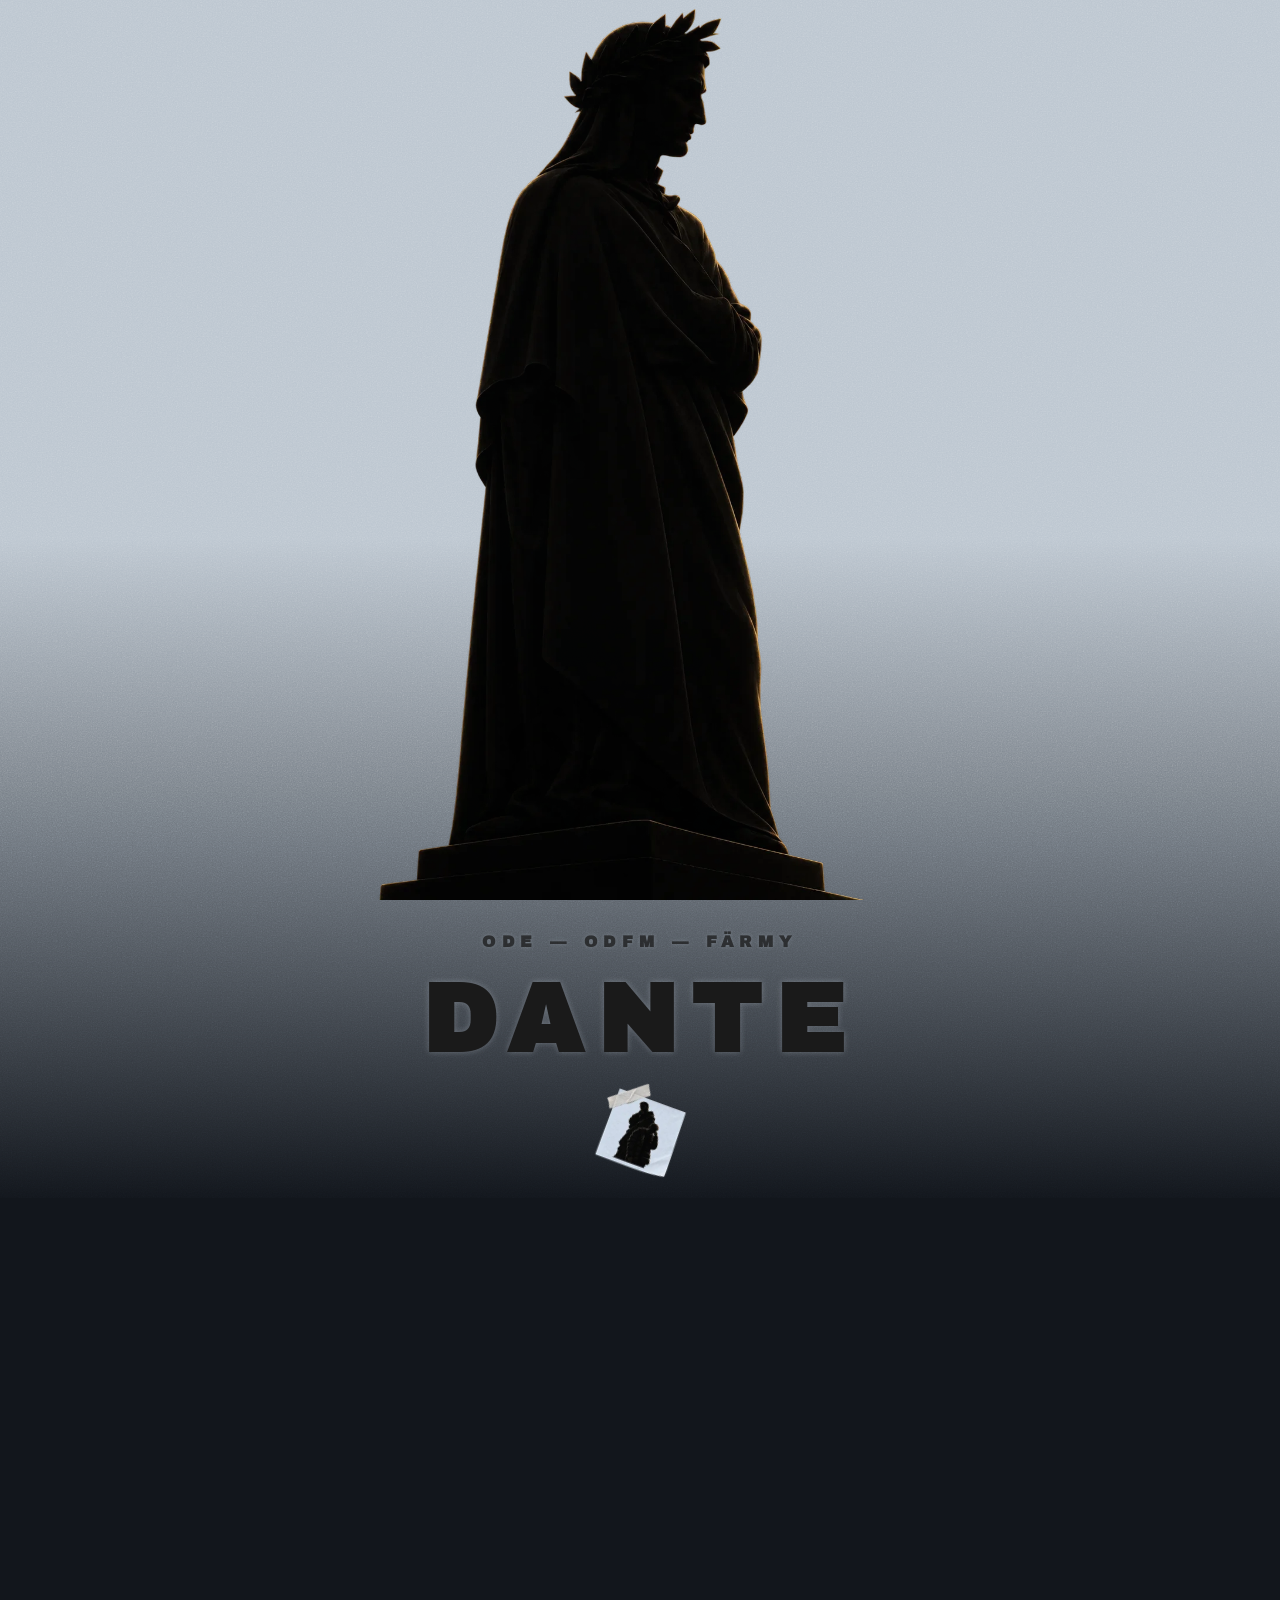
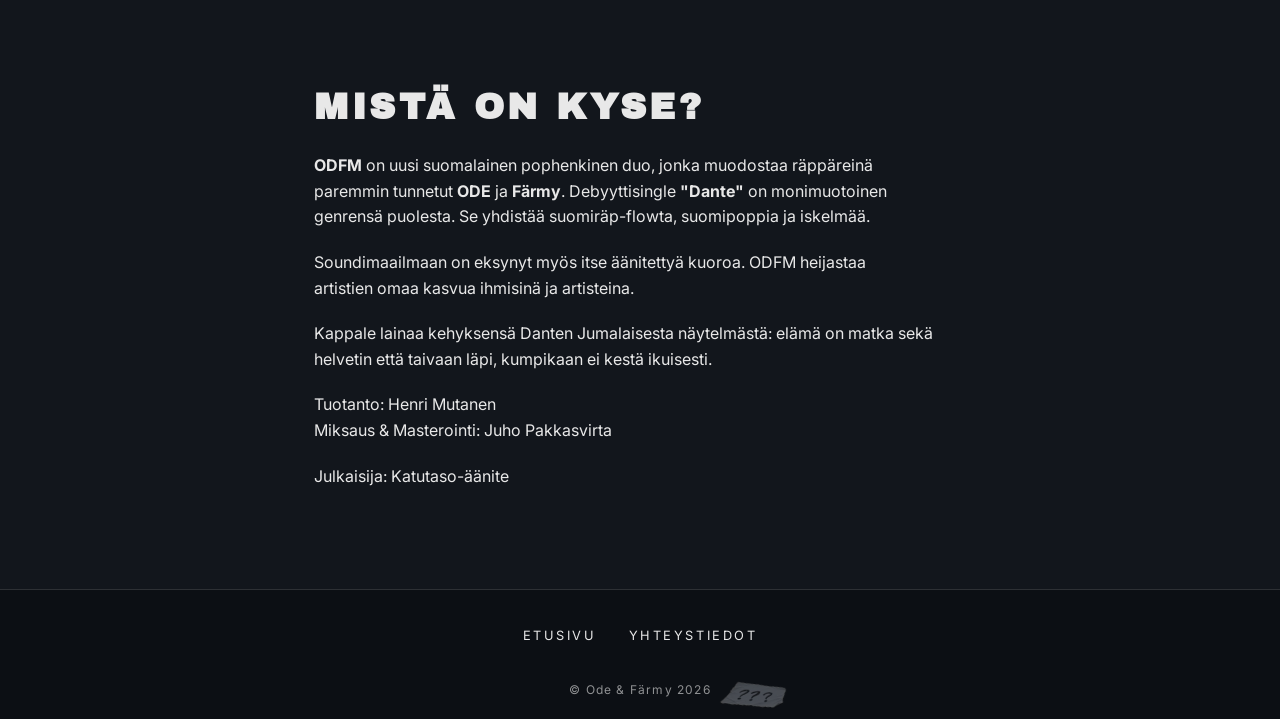
==== pages/etusivu.html @ a1069360 "uusi og image" ====
<!DOCTYPE html>
<html lang="fi">

<head>
    <meta charset="UTF-8">
    <meta name="viewport" content="width=device-width, initial-scale=1.0">
    <title>ODFM - Dante</title>
    <meta name="robots" content="noindex">
    <link rel="preconnect" href="https://fonts.googleapis.com">
    <link rel="preconnect" href="https://fonts.gstatic.com" crossorigin>
    <link href="https://fonts.googleapis.com/css2?family=Archivo+Black&family=Inter:wght@400;600&display=swap"
        rel="stylesheet">
    <link rel="stylesheet" href="../css/style.css">
    <link rel="icon" href="../images/odfm-favicon.png" media="(prefers-color-scheme: light)">
    <link rel="icon" href="../images/odfm-favicon-dark.png" media="(prefers-color-scheme: dark)">
    <meta property="og:title" content="Ode &amp; Färmy - ODFM - Dante">
    <meta property="og:image" content="https://odfm.fi/images/odfm-og.jpg">
    <meta property="og:image:alt" content="Patsaan tumma siluetti vaaleaa taivasta vasten, päällä teksti DANTE">
    <meta property="og:url" content="https://odfm.fi/pages/etusivu.html">
    <meta property="og:type" content="website">
    <meta property="og:locale" content="fi_FI">
    <meta property="og:image:width" content="1200">
    <meta property="og:image:height" content="630">
    <meta name="description" content="Oden &amp; Färmyn ODFM-yhtyeen virallinen sivusto - Kuuntele kappale ”Dante”">
    <meta property="og:description"
        content="Oden &amp; Färmyn ODFM-yhtyeen virallinen sivusto - Kuuntele kappale ”Dante”">
</head>

<body>
    <a class="ohita-linkki" href="#sisalto">Siirry sisältöön</a>

    <header class="hero">
        <nav class="hero-nav" aria-label="Pikalinkit">
            <a href="yhteystiedot.html">
                <img src="../images/muistilappu.webp" alt="Yhteystiedot" width="200" height="200">
            </a>
        </nav>

        <img class="hero-kuva" src="../images/patsas.webp" alt="" width="941" height="1534">

        <h1 class="hero-otsikko">
            <span class="hero-yhtye">Ode &mdash; ODFM &mdash; Färmy</span>
            <span class="hero-kappale">Dante</span>
        </h1>
    </header>

    <main id="sisalto">
        <section class="soitin" aria-labelledby="soitin-otsikko">
            <h2 id="soitin-otsikko" class="vain-ruudunlukijalle">Kuuntele:</h2>
            <iframe class="spotify-upotus" src="https://open.spotify.com/embed/track/4qbHJnIQYK1YBm7O56vBlM"
                height="352" title="Kuuntele ODFM - Dante Spotify-soittimesta" loading="lazy"
                allow="autoplay; clipboard-write; encrypted-media; fullscreen; picture-in-picture"
                allowfullscreen></iframe>
            <!--MUUTA IFRAMEN URL KUN DANTE JULKAISTAAN-->
        </section>

        <section class="tarina" aria-labelledby="tarina-otsikko">
            <h2 id="tarina-otsikko">Mistä on kyse?</h2>
            <p><strong>ODFM</strong> on uusi suomalainen pophenkinen duo, jonka muodostaa räppäreinä paremmin tunnetut
                <strong>ODE</strong> ja <strong>Färmy</strong>.

                Debyyttisingle <strong>"Dante"</strong> on monimuotoinen genrensä puolesta. Se yhdistää suomiräp-flowta,
                suomipoppia ja
                iskelmää.</p><p> Soundimaailmaan on eksynyt myös itse äänitettyä kuoroa. ODFM heijastaa artistien omaa
                kasvua
                ihmisinä ja artisteina.</p>

                Kappale lainaa kehyksensä Danten Jumalaisesta näytelmästä: elämä on matka sekä helvetin että taivaan
                läpi, kumpikaan ei kestä ikuisesti.<br>

            </p>
            <p>Tuotanto: Henri Mutanen<br>Miksaus &amp; Masterointi: Juho Pakkasvirta</p>
            <p>Julkaisija: Katutaso-äänite</p>
        </section>
    </main>

    <nav class="sivunavigaatio" aria-label="Sivut">
        <ul>
            <li><a href="../index.html">Etusivu</a></li>
            <li><a href="yhteystiedot.html">Yhteystiedot</a></li>
        </ul>
    </nav>

    <footer>
        &copy; Ode &amp; Färmy 2026

        <a class="mysteeri" href="peli.html">
            <img src="../images/lippu.webp" alt="Mysteeri" width="1536" height="1024">
        </a>
    </footer>
</body>

</html>
---- css/style.css ----
:root {
    --vari-taivas: #BCC6D0;
    --vari-tumma: #12161C;
    --vari-teksti: #1A1A1A;
    --vari-teksti-tumma: #E8E8E8;
    --vari-pohja: #0C0F14;
    --vari-keski: #5A6673;
    --fontti-otsikko: "Archivo Black", Impact, sans-serif;
    --fontti-teksti: "Inter", system-ui, sans-serif;
}

*,
*::before,
*::after {
    box-sizing: border-box;
}

body {
    margin: 0;
    font-family: var(--fontti-teksti);
    color: var(--vari-teksti);
    line-height: 1.6;
}

h1,
h2 {
    font-family: var(--fontti-otsikko);
    line-height: 1.2;
}

img {
    max-width: 100%;
    height: auto;
    display: block;
}

a {
    color: inherit;
}

.vain-ruudunlukijalle {
    position: absolute;
    width: 1px;
    height: 1px;
    overflow: hidden;
    clip-path: inset(50%);
    white-space: nowrap;
}

.ohita-linkki {
    position: absolute;
    top: -100px;
    left: 0;
    padding: 0.4rem 1rem;
    background: var(--vari-tumma);
    color: var(--vari-teksti-tumma);
    font-size: 0.8rem;
    letter-spacing: 0.1em;
    text-transform: uppercase;
    text-decoration: none;
    z-index: 100;
}

.ohita-linkki:focus {
    top: 1rem;
    left: 1rem;
}

.hero {
    position: relative;
    min-height: 100vh;
    padding-bottom: 8vh;
    background: linear-gradient(to bottom,
            var(--vari-taivas) 0%,
            var(--vari-taivas) 45%,
            var(--vari-tumma) 100%);
    display: flex;
    flex-direction: column;
    align-items: center;
    justify-content: flex-end;
    overflow: hidden;
}

.hero::before {
    content: "";
    position: absolute;
    inset: 0;
    background-image: url("data:image/svg+xml,%3Csvg xmlns='http://www.w3.org/2000/svg' width='300' height='300'%3E%3Cfilter id='n'%3E%3CfeTurbulence type='fractalNoise' baseFrequency='0.8' numOctaves='4'/%3E%3CfeColorMatrix type='saturate' values='0'/%3E%3C/filter%3E%3Crect width='300' height='300' filter='url(%23n)'/%3E%3C/svg%3E");
    opacity: 0.30;
    mix-blend-mode: overlay;
    pointer-events: none;
    z-index: 1;
}

.hero-otsikko {
    position: relative;
    z-index: 2;
    margin: 0;
    padding: 2rem 1rem 3rem;
    text-align: center;
    text-transform: uppercase;
}

.hero-yhtye {
    display: block;
    font-size: clamp(0.75rem, 1.5vw, 1rem);
    letter-spacing: 0.4em;
    margin-bottom: 0.75rem;
    opacity: 0.7;
    text-shadow: 0 0 4px rgba(188, 198, 208, 0.4);
}

.hero-kappale {
    display: block;
    font-size: clamp(2.5rem, 9vw, 6rem);
    letter-spacing: 0.15em;
    text-shadow: 0 0 6px rgba(188, 198, 208, 0.35);
}

.hero-sivu {
    font-size: clamp(1.75rem, 6vw, 4rem);
}

.hero-kuva {
    position: relative;
    z-index: 2;
    width: auto;
    max-width: 100%;
    max-height: 100vh;
}

body.sivu-yhteystiedot .hero {
    min-height: 70vh;
    min-height: 70svh;
}

body.sivu-yhteystiedot .hero-kuva {
    max-height: 70vh;
    max-height: 70svh;
}

.hero-nav {
    position: absolute;
    bottom: 2vh;
    left: 50%;
    transform: translateX(-50%) rotate(20deg);
    z-index: 3;
}

.hero-nav img {
    width: 90px;
    height: auto;
}

.hero-nav a {
    display: inline-block;
}

main {
    background: var(--vari-tumma);
    color: var(--vari-teksti-tumma);
}

.soitin {
    max-width: 700px;
    margin: 0 auto;
    padding: 4rem 1.5rem;
}

.spotify-upotus {
    width: 100%;
    border: 0;
    border-radius: 12px;
}

.tarina {
    max-width: 700px;
    margin: 0 auto;
    padding: 0 1.5rem 5rem;
}

.tarina h2,
.yhteys h2,
.some h2 {
    font-size: clamp(1.5rem, 3vw, 2.25rem);
    text-transform: uppercase;
    letter-spacing: 0.1em;
    margin: 0 0 1.5rem;
}

.tarina p {
    margin: 0 0 1.25rem;
    max-width: 60ch;
}

.yhteys {
    max-width: 700px;
    margin: 0 auto;
    padding: 4rem 1.5rem 0;
    text-align: center;
}

.sahkoposti {
    margin: 0;
    font-family: var(--fontti-otsikko);
    font-size: clamp(1.1rem, 4vw, 1.75rem);
    letter-spacing: 0.05em;
}

.sahkoposti a {
    text-decoration-thickness: 2px;
    text-underline-offset: 0.3em;
}

.some {
    max-width: 700px;
    margin: 0 auto;
    padding: 3rem 1.5rem 5rem;
    text-align: center;
}

.some-kolmio {
    display: flex;
    flex-wrap: wrap;
    justify-content: center;
    gap: 1rem 3rem;
    margin: 0;
    padding: 0;
    list-style: none;
}

.some-karki {
    flex-basis: 100%;
}

.some-kolmio a {
    display: inline-flex;
    flex-direction: column;
    align-items: center;
    gap: 0rem;
    text-decoration: none;
    letter-spacing: 0.05em;
}

.some-kolmio img {
    width: 140px;
    height: auto;
}

.sivunavigaatio {
    background: var(--vari-pohja);
    color: var(--vari-teksti-tumma);
    border-top: 1px solid rgba(232, 232, 232, 0.15);
}

.sivunavigaatio ul {
    display: flex;
    flex-wrap: wrap;
    justify-content: center;
    gap: 2rem;
    margin: 0;
    padding: 2rem 1.5rem;
    list-style: none;
}

.sivunavigaatio a {
    font-size: 0.8rem;
    letter-spacing: 0.2em;
    text-transform: uppercase;
    text-decoration: none;
}

.sivunavigaatio a:hover {
    text-decoration: underline;
    text-underline-offset: 0.4em;
}

footer {
    background: var(--vari-pohja);
    color: var(--vari-teksti-tumma);
    padding: 0 1.5rem 1.25rem;
    text-align: center;
    font-size: 0.75rem;
    letter-spacing: 0.1em;
    color: rgba(232, 232, 232, 0.6);
    position: relative;
}

.mysteeri {
    position: absolute;
    bottom: 0.25rem;
    left: 56%;
    transform: rotate(-8deg);
    opacity: 0.3;
    transition: opacity 0.4s;
}

.mysteeri img {
    width: 70px;
    height: auto;
}

.mysteeri:hover,
.mysteeri:focus-visible {
    opacity: 1;
}

.peli-sivu {
    min-height: 100vh;
    max-width: 900px;
    margin: 0 auto;
    padding: 5rem 1.5rem;
    display: flex;
    flex-direction: column;
    align-items: center;
    justify-content: center;
    gap: 0.75rem;
    background: none;
}

.peli-kaanna {
    display: none;
    margin: 0;
    font-size: 0.8rem;
    letter-spacing: 0.05em;
    color: var(--vari-keski);
    text-align: center;
}

.peli-ohje {
    margin: 0;
    font-size: 0.8rem;
    letter-spacing: 0.05em;
    color: rgba(18, 22, 28, 0.5);
    text-align: center;
}

.peli-ohje-nappaimet {
    display: none;
}

body.peli-kaynnissa .peli-ohje {
    display: none;
}

.peli {
    position: relative;
    width: round(down, min(90vw, 640px), 4px);
    aspect-ratio: 4 / 1;
    margin: 0 auto;
    overflow: hidden;
    background: url("../images/kentta-0.webp") no-repeat center / cover;
    image-rendering: pixelated;
    touch-action: none;
    --lattia: 9.4%;
    user-select: none;
    -webkit-user-select: none;
    -webkit-touch-callout: none;
}

.pelaaja {
    position: absolute;
    bottom: var(--lattia);
    left: 50%;
    width: 9.4%;
    height: 75%;
    transform: translateX(-50%);
    background: url("../images/dante.webp") no-repeat center bottom / contain;
    image-rendering: pixelated;
}

.lattia {
    position: absolute;
    left: 0;
    bottom: 0;
    width: 100%;
    height: var(--lattia);
    background: var(--vari-tumma);
}

.luukku {
    position: absolute;
    bottom: 0;
    left: 88%;
    width: 12%;
    height: var(--lattia);
    transform: translateX(-50%);
    background: var(--vari-taivas);
}

.valo {
    position: absolute;
    inset: 0;
    z-index: 5;
    pointer-events: none;
    opacity: 0;
    mix-blend-mode: multiply;
    background: radial-gradient(circle var(--sade, 100px) at var(--lx, 50%) var(--ly, 50%),
            #F0B060 0%,
            #E0A055 12%,
            #7A5E3A 26%,
            #3A3228 42%,
            #24222A 58%,
            #16161C 74%,
            #0A0A0C 100%);
}

.pimeys {
    position: absolute;
    inset: 0;
    z-index: 6;
    pointer-events: none;
    opacity: 0;
    background: radial-gradient(circle var(--sade, 100px) at var(--lx, 50%) var(--ly, 50%),
            rgba(18, 22, 28, 0) 0%,
            rgba(18, 22, 28, 0) 70%,
            rgba(18, 22, 28, 0.7) 85%,
            var(--vari-tumma) 100%);
}

body.peli-kaynnissa .pimeys,
body.peli-kaynnissa .valo {
    opacity: 1;
}

body.pelisivu {
    background: var(--vari-taivas);
}

body:not(.peli-kaynnissa) .peli {
    background-image: none !important;
}

body:not(.peli-kaynnissa) .lattia,
body:not(.peli-kaynnissa) .luukku {
    opacity: 0;
}

body.pelisivu.peli-kaynnissa {
    background: var(--vari-tumma);
}

.maalilippu {
    position: absolute;
    left: 50%;
    bottom: 28%;
    width: 14%;
    display: none;
    opacity: 0.75;
    transform: translateX(-50%) rotate(-7deg);
    pointer-events: none;
}

.maalilippu img {
    width: 100%;
    height: auto;
}

.kerrosnimi,
.kerrosnimi-valo {
    position: absolute;
    left: 0;
    right: 0;
    bottom: 38%;
    text-align: center;
    font-family: var(--fontti-otsikko);
    font-size: clamp(1.1rem, 4.5vw, 3rem);
    letter-spacing: 0.4em;
    text-indent: 0.4em;
    text-transform: uppercase;
    white-space: nowrap;
    pointer-events: none;
    user-select: none;
    -webkit-user-select: none;
}

.kerrosnimi {
    color: rgba(240, 190, 120, 0.85);
    text-shadow: 0 0 22px rgba(232, 162, 74, 0.8), 0 0 45px rgba(232, 162, 74, 0.5);
}

.kerrosnimi-valo {
    z-index: 7;
}

.kerrosnimi-valo span {
    color: rgba(240, 190, 120, 0);
    transition: color 2.2s, text-shadow 2.2s;
}

.kerrosnimi-valo span.nimi-loytyi {
    color: rgba(255, 215, 160, 0.95);
    text-shadow: 0 0 22px rgba(232, 162, 74, 0.85), 0 0 50px rgba(232, 162, 74, 0.55);
}

.aani {
    position: fixed;
    top: 1rem;
    right: 1rem;
    z-index: 60;
    width: 2.9rem;
    height: 2.9rem;
    padding: 0.6rem;
    border: 1px solid rgba(232, 232, 232, 0.25);
    border-radius: 50%;
    background: rgba(18, 22, 28, 0.55);
    color: var(--vari-teksti-tumma);
    opacity: 0.8;
    cursor: pointer;
    transition: opacity 0.3s;
}

.aani:hover,
.aani:focus-visible {
    opacity: 0.9;
}

.aani svg {
    width: 100%;
    height: 100%;
    fill: currentColor;
    stroke: currentColor;
    stroke-width: 2;
    stroke-linecap: round;
    fill-rule: evenodd;
}

.aani .aani-aallot {
    fill: none;
}

.aani .aani-viiva {
    display: none;
}

.aani.vaimennettu .aani-aallot {
    display: none;
}

.aani.vaimennettu .aani-viiva {
    display: block;
}

@media (hover: hover) and (pointer: fine) {
    .peli-ohje-nappaimet {
        display: inline;
    }
}

@media (max-width: 640px) {
    body.sivu-yhteystiedot .hero {
        min-height: 60vh;
        min-height: 60svh;
    }

    body.sivu-yhteystiedot .hero-kuva {
        max-height: 60vh;
        max-height: 60svh;
    }

    .soitin {
        padding-top: 36px;
    }
}

@media (max-width: 380px) {
    .some-kolmio img {
        width: 128px;
    }

    .some-kolmio {
        gap: 1rem 28px;
    }
}

@media (orientation: portrait) and (max-width: 640px) {
    .peli-kaanna {
        display: block;
    }
}

@media (orientation: landscape) and (max-height: 500px) {
    .peli {
        width: round(down, min(96vw, 384vh), 4px);
        width: round(down, min(96vw, 384svh), 4px);
    }
}

@media (hover: none) {
    .mysteeri {
        opacity: 0.42;
    }

    .mysteeri img {
        width: 82px;
    }
}
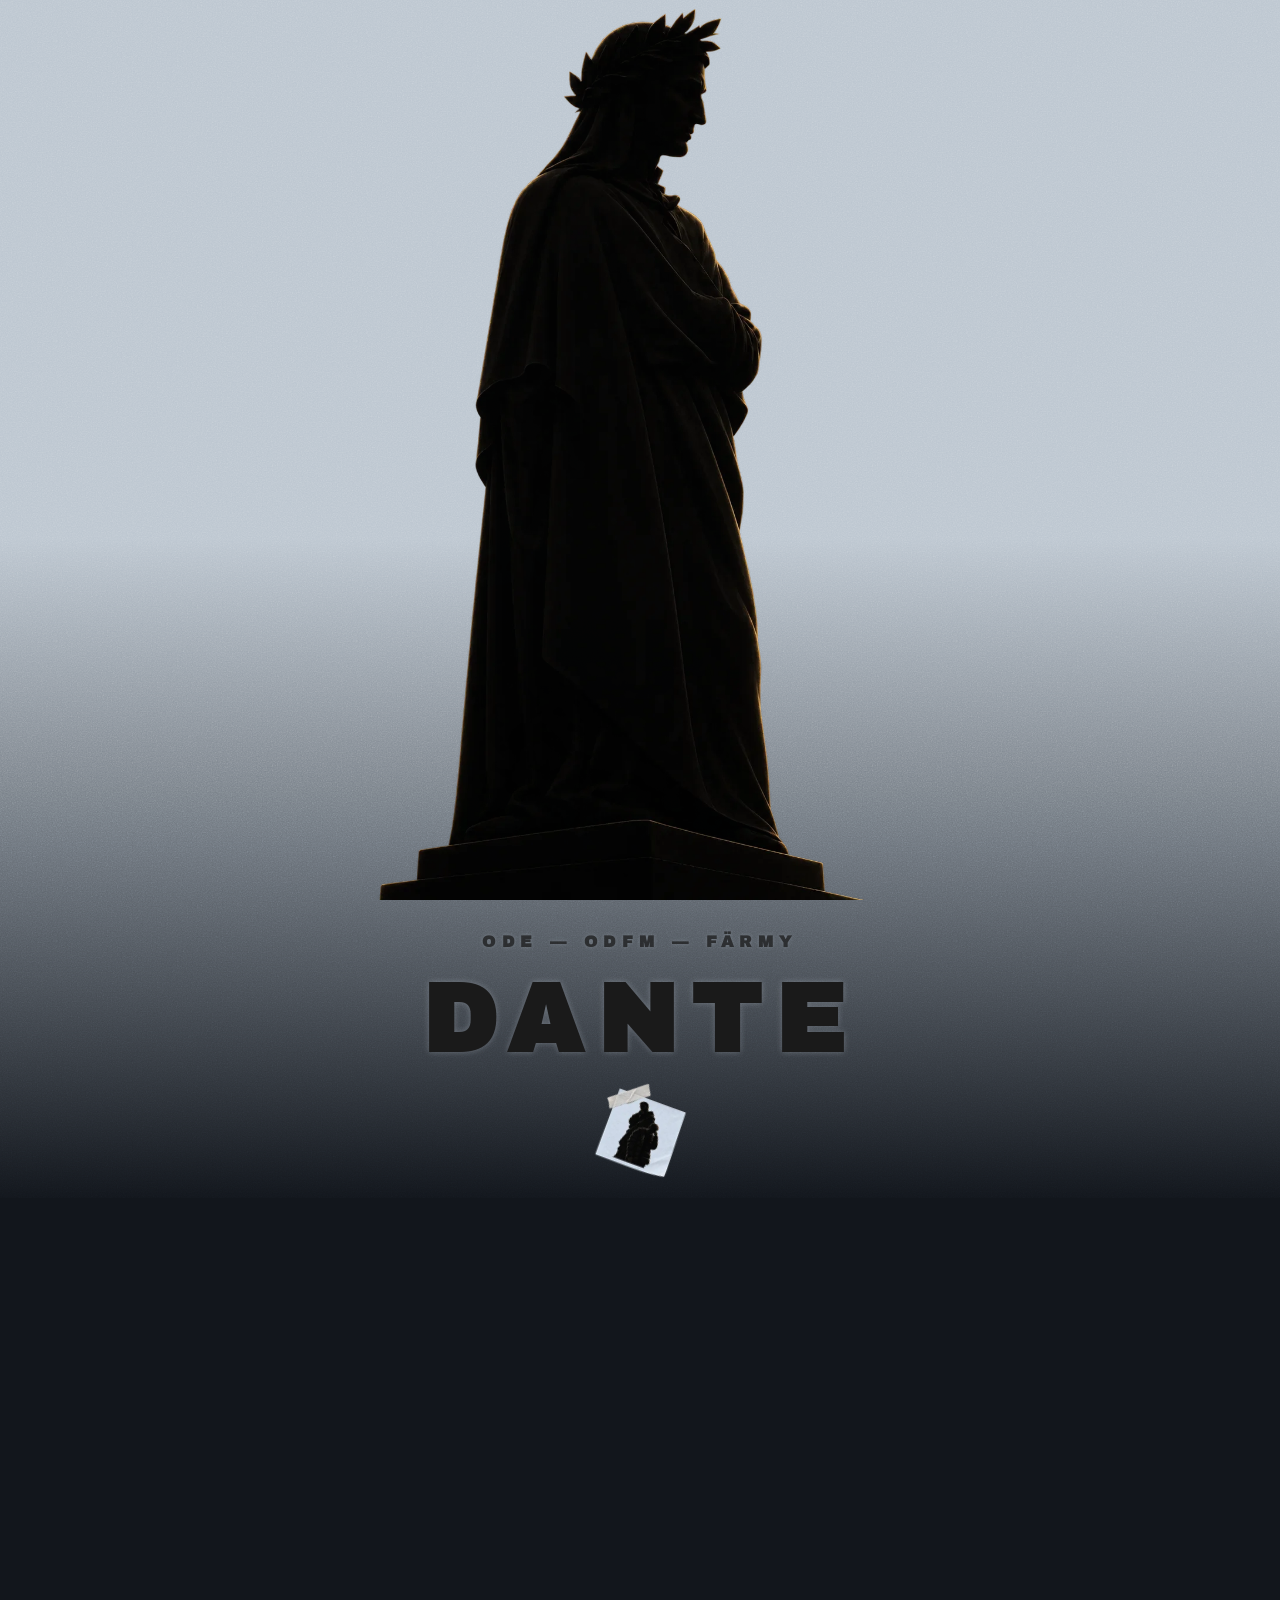
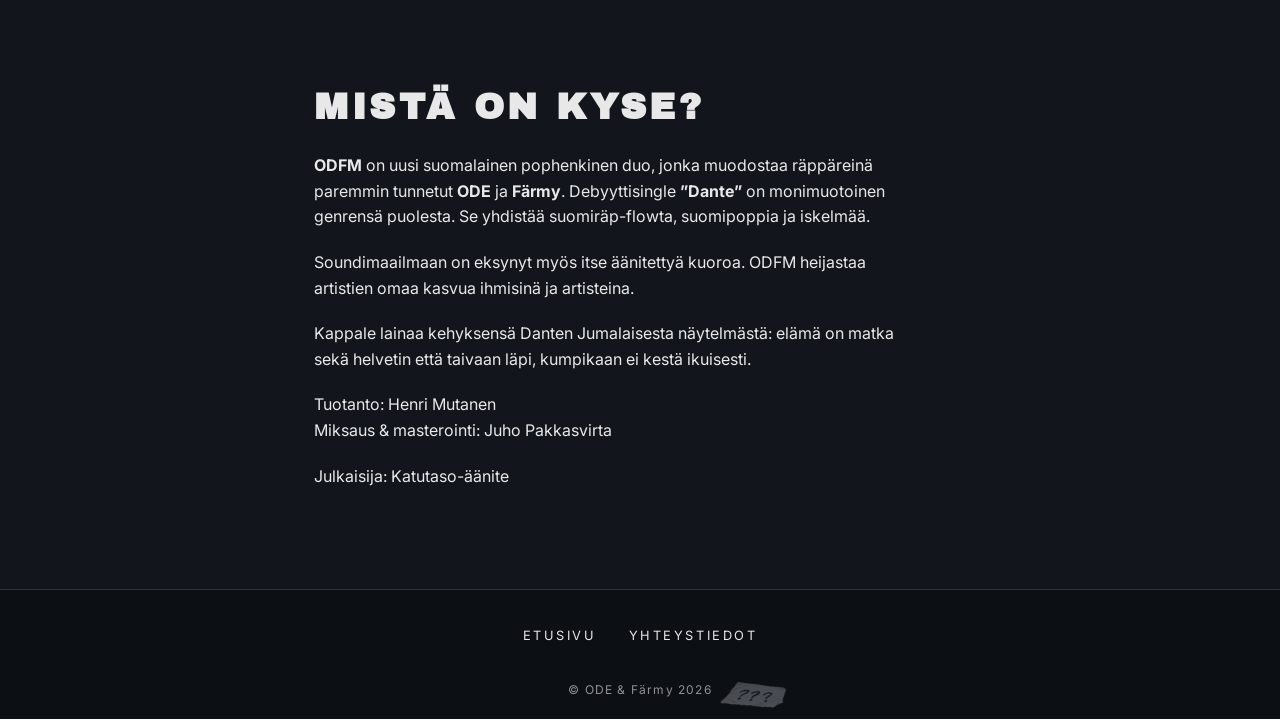
==== commit 124ec727: "pieniä muutoksia" ====
--- a/pages/etusivu.html
+++ b/pages/etusivu.html
@@ -13,17 +13,17 @@
     <link rel="stylesheet" href="../css/style.css">
     <link rel="icon" href="../images/odfm-favicon.png" media="(prefers-color-scheme: light)">
     <link rel="icon" href="../images/odfm-favicon-dark.png" media="(prefers-color-scheme: dark)">
-    <meta property="og:title" content="Ode &amp; Färmy - ODFM - Dante">
+    <meta property="og:title" content="ODE &amp; Färmy - ODFM - Dante">
     <meta property="og:image" content="https://odfm.fi/images/odfm-og.jpg">
-    <meta property="og:image:alt" content="Patsaan tumma siluetti vaaleaa taivasta vasten, päällä teksti DANTE">
+    <meta property="og:image:alt" content="Patsaan tumma siluetti turkoosia taivasta vasten, yläpuolella teksti ODFM DANTE">
     <meta property="og:url" content="https://odfm.fi/pages/etusivu.html">
     <meta property="og:type" content="website">
     <meta property="og:locale" content="fi_FI">
     <meta property="og:image:width" content="1200">
     <meta property="og:image:height" content="630">
-    <meta name="description" content="Oden &amp; Färmyn ODFM-yhtyeen virallinen sivusto - Kuuntele kappale ”Dante”">
+    <meta name="description" content="ODEn &amp; Färmyn ODFM-yhtyeen virallinen sivusto - Kuuntele kappale ”Dante”">
     <meta property="og:description"
-        content="Oden &amp; Färmyn ODFM-yhtyeen virallinen sivusto - Kuuntele kappale ”Dante”">
+        content="ODEn &amp; Färmyn ODFM-yhtyeen virallinen sivusto - Kuuntele kappale ”Dante”">
 </head>
 
 <body>
@@ -39,7 +39,7 @@
         <img class="hero-kuva" src="../images/patsas.webp" alt="" width="941" height="1534">
 
         <h1 class="hero-otsikko">
-            <span class="hero-yhtye">Ode &mdash; ODFM &mdash; Färmy</span>
+            <span class="hero-yhtye">ODE &mdash; ODFM &mdash; Färmy</span>
             <span class="hero-kappale">Dante</span>
         </h1>
     </header>
@@ -59,17 +59,15 @@
             <p><strong>ODFM</strong> on uusi suomalainen pophenkinen duo, jonka muodostaa räppäreinä paremmin tunnetut
                 <strong>ODE</strong> ja <strong>Färmy</strong>.
 
-                Debyyttisingle <strong>"Dante"</strong> on monimuotoinen genrensä puolesta. Se yhdistää suomiräp-flowta,
+                Debyyttisingle <strong>”Dante”</strong> on monimuotoinen genrensä puolesta. Se yhdistää suomiräp-flowta,
                 suomipoppia ja
                 iskelmää.</p><p> Soundimaailmaan on eksynyt myös itse äänitettyä kuoroa. ODFM heijastaa artistien omaa
                 kasvua
                 ihmisinä ja artisteina.</p>
 
-                Kappale lainaa kehyksensä Danten Jumalaisesta näytelmästä: elämä on matka sekä helvetin että taivaan
-                läpi, kumpikaan ei kestä ikuisesti.<br>
-
-            </p>
-            <p>Tuotanto: Henri Mutanen<br>Miksaus &amp; Masterointi: Juho Pakkasvirta</p>
+            <p>Kappale lainaa kehyksensä Danten Jumalaisesta näytelmästä: elämä on matka sekä helvetin että taivaan
+                läpi, kumpikaan ei kestä ikuisesti.</p>
+            <p>Tuotanto: Henri Mutanen<br>Miksaus &amp; masterointi: Juho Pakkasvirta</p>
             <p>Julkaisija: Katutaso-äänite</p>
         </section>
     </main>
@@ -82,7 +80,7 @@
     </nav>
 
     <footer>
-        &copy; Ode &amp; Färmy 2026
+        &copy; ODE &amp; Färmy 2026
 
         <a class="mysteeri" href="peli.html">
             <img src="../images/lippu.webp" alt="Mysteeri" width="1536" height="1024">
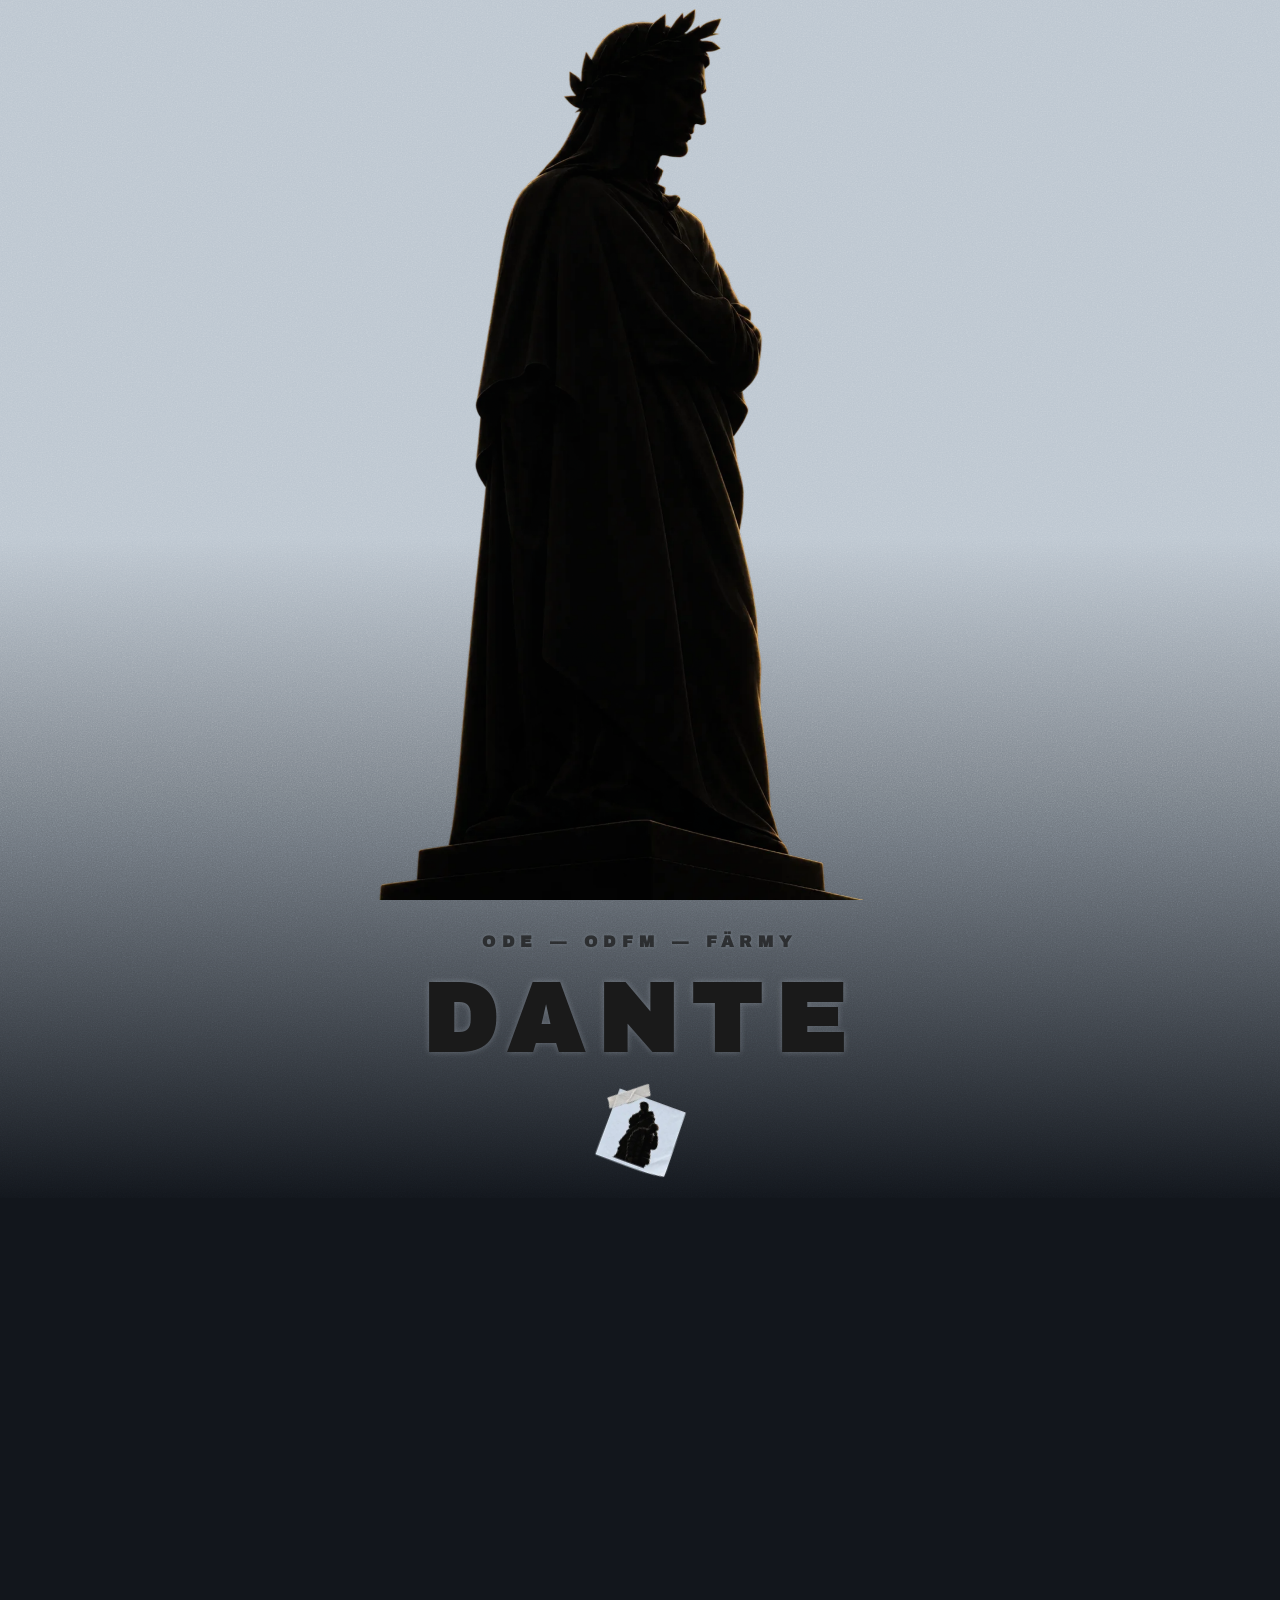
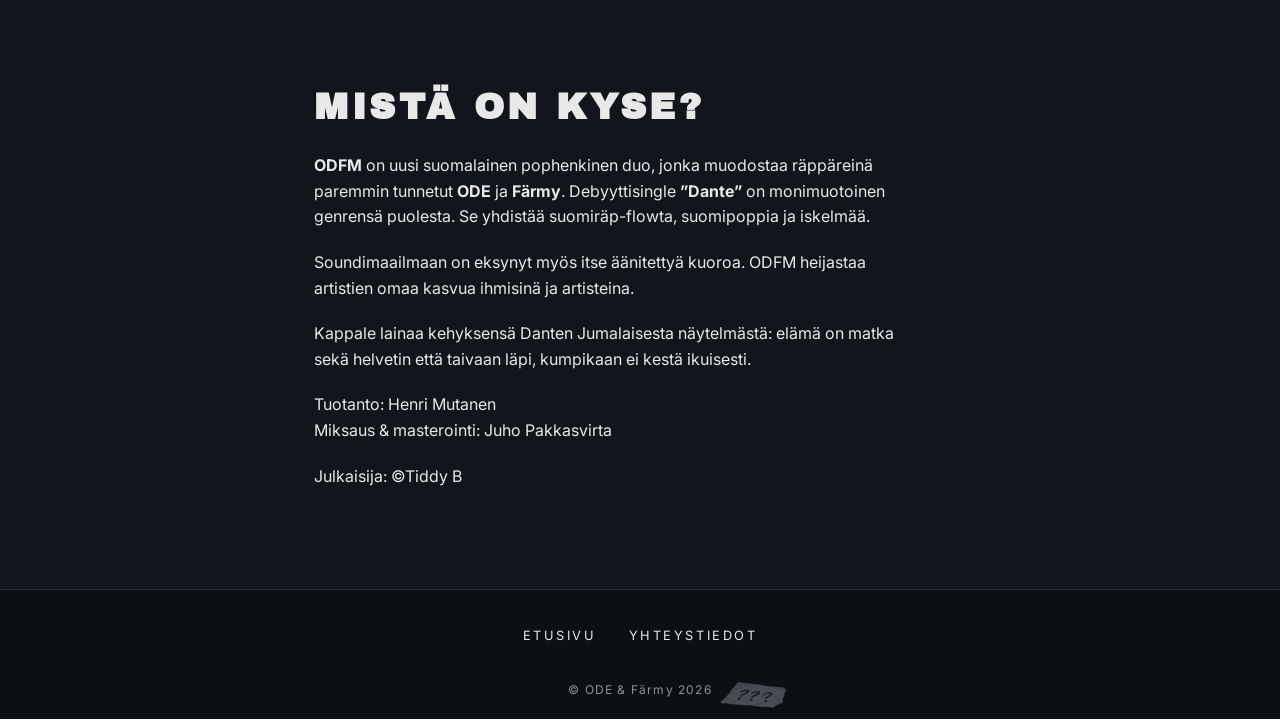
==== commit 4ef0c991: "loppusäätöä" ====
--- a/pages/etusivu.html
+++ b/pages/etusivu.html
@@ -47,11 +47,10 @@
     <main id="sisalto">
         <section class="soitin" aria-labelledby="soitin-otsikko">
             <h2 id="soitin-otsikko" class="vain-ruudunlukijalle">Kuuntele:</h2>
-            <iframe class="spotify-upotus" src="https://open.spotify.com/embed/track/4qbHJnIQYK1YBm7O56vBlM"
+            <iframe class="spotify-upotus" src="https://open.spotify.com/embed/track/2bUseeFwVu57CODQGPQML7?utm_source=generator&theme=0"
                 height="352" title="Kuuntele ODFM - Dante Spotify-soittimesta" loading="lazy"
                 allow="autoplay; clipboard-write; encrypted-media; fullscreen; picture-in-picture"
                 allowfullscreen></iframe>
-            <!--MUUTA IFRAMEN URL KUN DANTE JULKAISTAAN-->
         </section>
 
         <section class="tarina" aria-labelledby="tarina-otsikko">
@@ -68,7 +67,7 @@
             <p>Kappale lainaa kehyksensä Danten Jumalaisesta näytelmästä: elämä on matka sekä helvetin että taivaan
                 läpi, kumpikaan ei kestä ikuisesti.</p>
             <p>Tuotanto: Henri Mutanen<br>Miksaus &amp; masterointi: Juho Pakkasvirta</p>
-            <p>Julkaisija: Katutaso-äänite</p>
+            <p>Julkaisija: &copy;Tiddy B</p>
         </section>
     </main>
 
--- a/css/style.css
+++ b/css/style.css
@@ -292,7 +292,7 @@
     left: 56%;
     transform: rotate(-8deg);
     opacity: 0.3;
-    transition: opacity 0.4s;
+    transition: opacity 0.5s, transform 0.5s, translate 0.5s, scale 0.5s;
 }
 
 .mysteeri img {
@@ -303,6 +303,9 @@
 .mysteeri:hover,
 .mysteeri:focus-visible {
     opacity: 1;
+    transform: rotate(-3deg);
+    translate: 0 -2px;
+    scale: 1.05;
 }
 
 .peli-sivu {
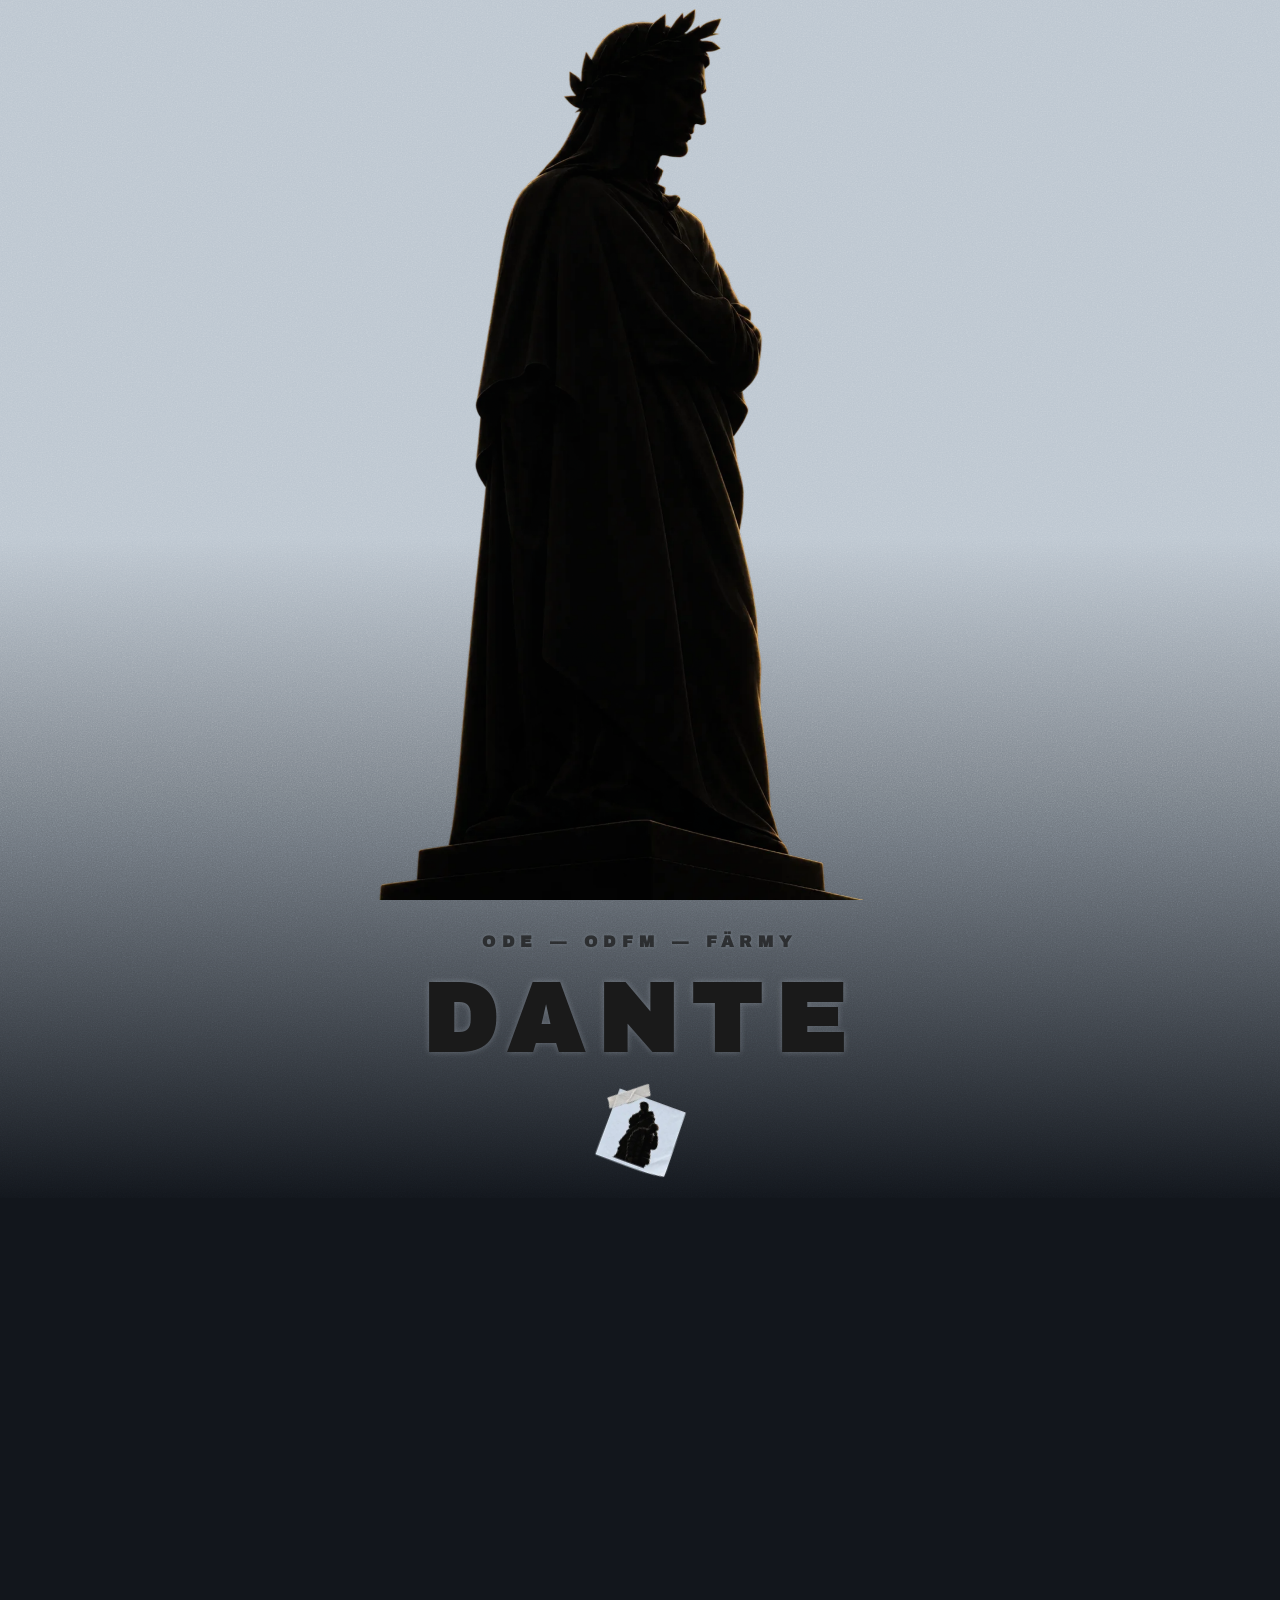
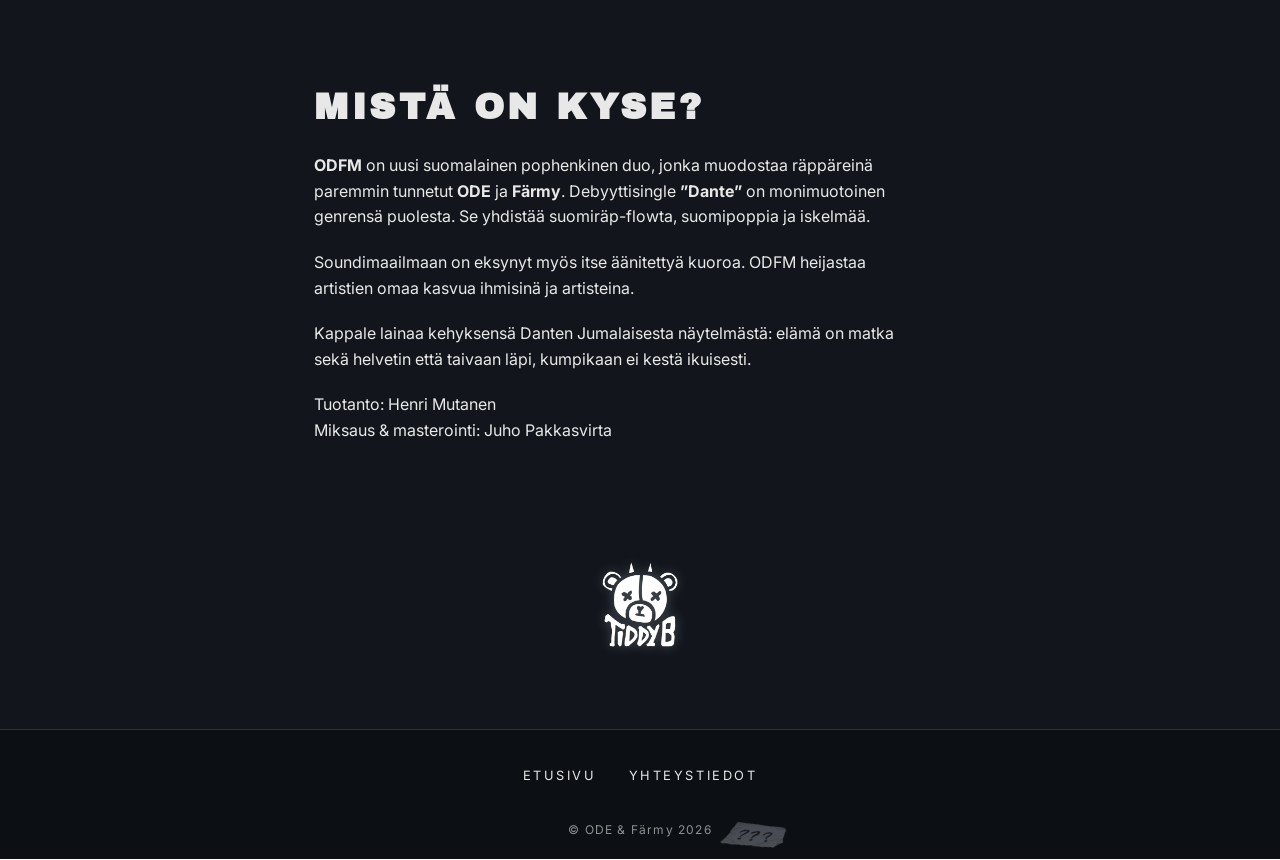
==== commit 0bbeb499: "melkeen siellä" ====
--- a/pages/etusivu.html
+++ b/pages/etusivu.html
@@ -15,7 +15,8 @@
     <link rel="icon" href="../images/odfm-favicon-dark.png" media="(prefers-color-scheme: dark)">
     <meta property="og:title" content="ODE &amp; Färmy - ODFM - Dante">
     <meta property="og:image" content="https://odfm.fi/images/odfm-og.jpg">
-    <meta property="og:image:alt" content="Patsaan tumma siluetti turkoosia taivasta vasten, yläpuolella teksti ODFM DANTE">
+    <meta property="og:image:alt"
+        content="Patsaan tumma siluetti turkoosia taivasta vasten, yläpuolella teksti ODFM DANTE">
     <meta property="og:url" content="https://odfm.fi/pages/etusivu.html">
     <meta property="og:type" content="website">
     <meta property="og:locale" content="fi_FI">
@@ -47,7 +48,8 @@
     <main id="sisalto">
         <section class="soitin" aria-labelledby="soitin-otsikko">
             <h2 id="soitin-otsikko" class="vain-ruudunlukijalle">Kuuntele:</h2>
-            <iframe class="spotify-upotus" src="https://open.spotify.com/embed/track/2bUseeFwVu57CODQGPQML7?utm_source=generator&theme=0"
+            <iframe class="spotify-upotus"
+                src="https://open.spotify.com/embed/track/2bUseeFwVu57CODQGPQML7?utm_source=generator&theme=0"
                 height="352" title="Kuuntele ODFM - Dante Spotify-soittimesta" loading="lazy"
                 allow="autoplay; clipboard-write; encrypted-media; fullscreen; picture-in-picture"
                 allowfullscreen></iframe>
@@ -60,14 +62,19 @@
 
                 Debyyttisingle <strong>”Dante”</strong> on monimuotoinen genrensä puolesta. Se yhdistää suomiräp-flowta,
                 suomipoppia ja
-                iskelmää.</p><p> Soundimaailmaan on eksynyt myös itse äänitettyä kuoroa. ODFM heijastaa artistien omaa
+                iskelmää.
+            </p>
+            <p> Soundimaailmaan on eksynyt myös itse äänitettyä kuoroa. ODFM heijastaa artistien omaa
                 kasvua
                 ihmisinä ja artisteina.</p>
 
             <p>Kappale lainaa kehyksensä Danten Jumalaisesta näytelmästä: elämä on matka sekä helvetin että taivaan
                 läpi, kumpikaan ei kestä ikuisesti.</p>
             <p>Tuotanto: Henri Mutanen<br>Miksaus &amp; masterointi: Juho Pakkasvirta</p>
-            <p>Julkaisija: &copy;Tiddy B</p>
+        </section>
+        <section class="julkaisija" aria-labelledby="julkaisija-otsikko">
+            <p id="julkaisija-otsikko" class="julkaisija-otsikko"></p>
+            <img class="julkaisija-logo" src="../images/tiddyb-logo.webp" alt="Tiddy B" width="600" height="673">
         </section>
     </main>
 
--- a/css/style.css
+++ b/css/style.css
@@ -191,6 +191,27 @@
 .tarina p {
     margin: 0 0 1.25rem;
     max-width: 60ch;
+}
+
+.julkaisija {
+    display: flex;
+    flex-direction: column;
+    align-items: center;
+    gap: 1rem;
+    padding: 0 1.5rem 5rem;
+}
+
+.julkaisija-otsikko {
+    margin: 0;
+    font-size: 0.75rem;
+    letter-spacing: 0.2em;
+    text-transform: uppercase;
+    color: rgba(232, 232, 232, 0.6);
+}
+
+.julkaisija-logo {
+    width: 80px;
+    filter: drop-shadow(0 0 6px rgba(188, 198, 208, 0.35));
 }
 
 .yhteys {
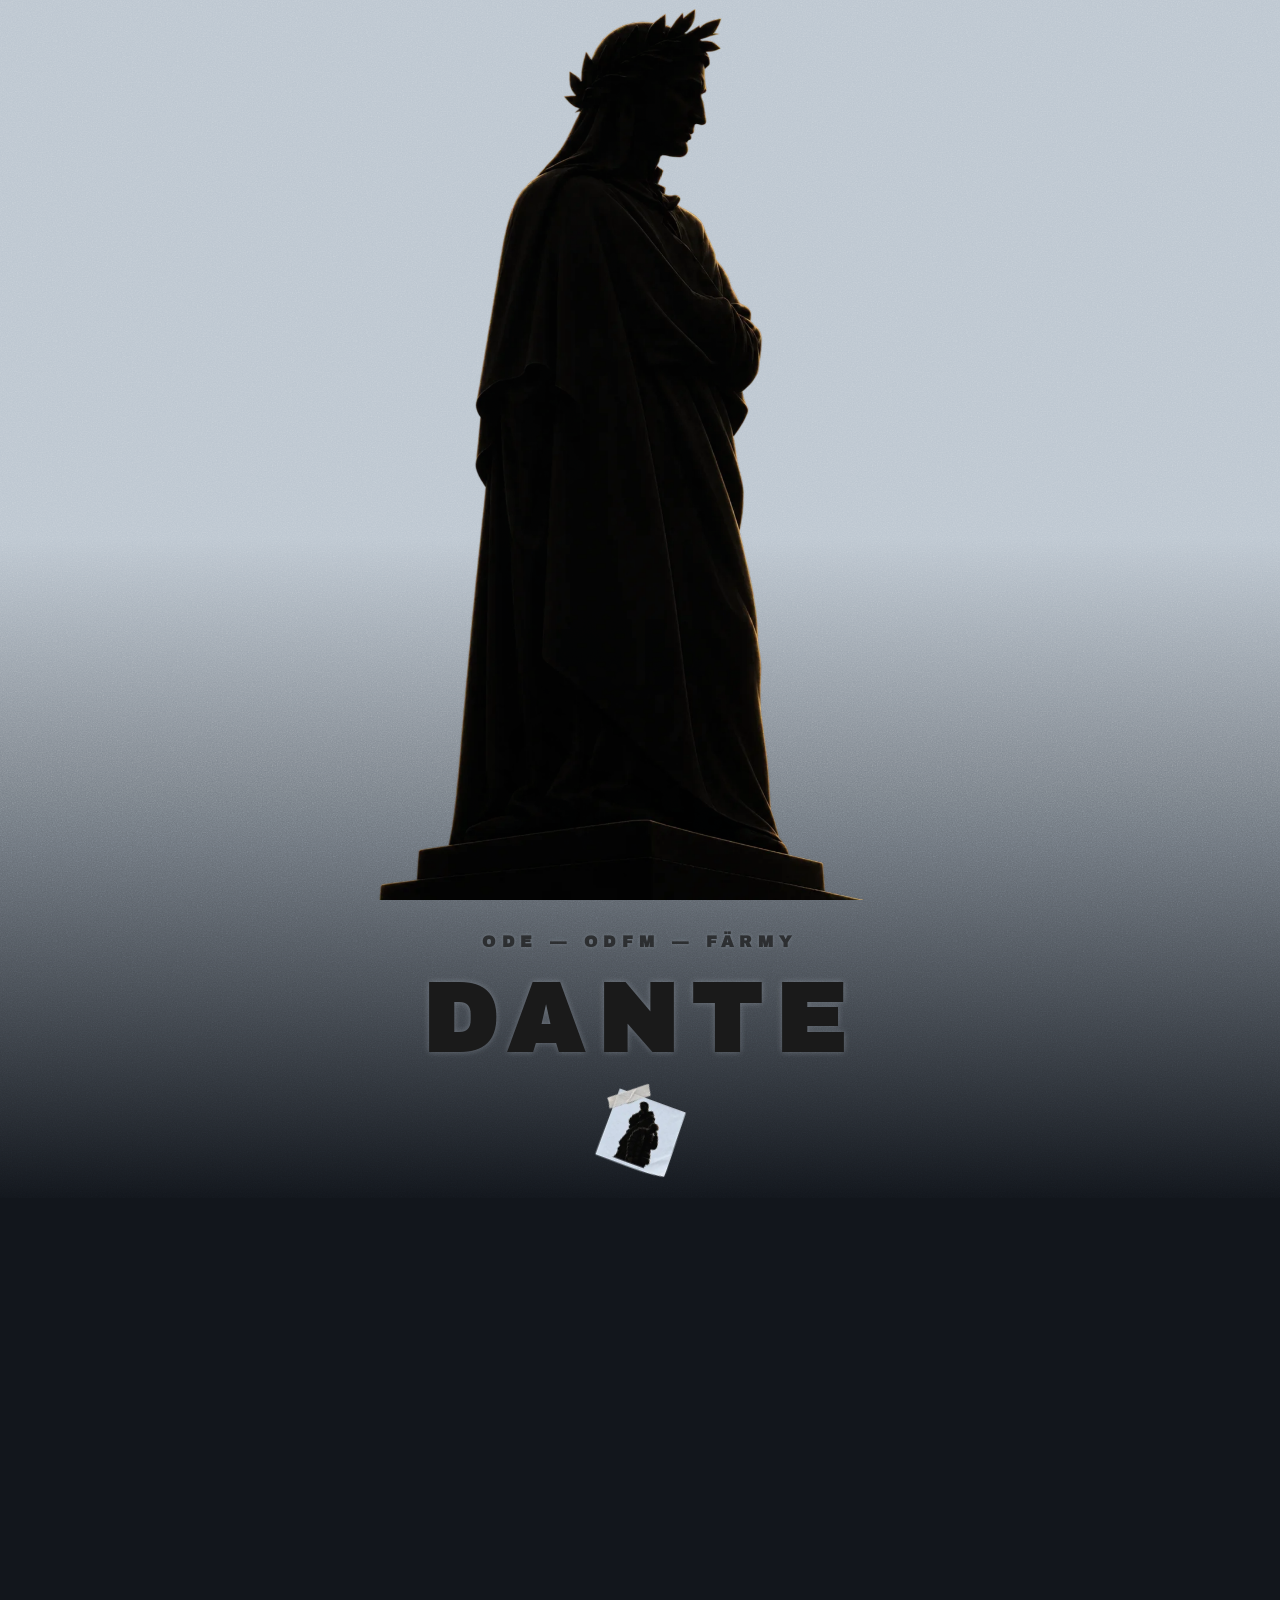
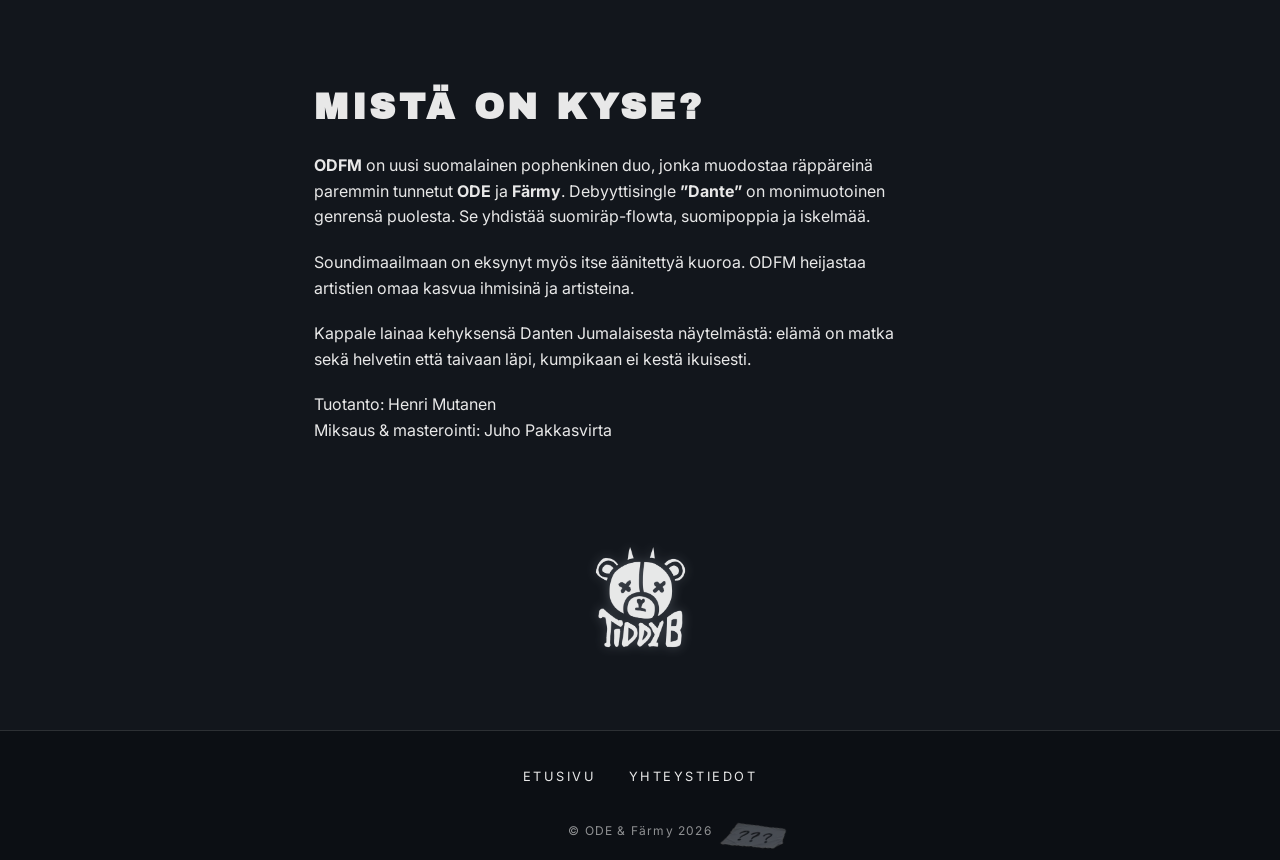
==== commit 942ca1e1: "logo alas" ====
--- a/pages/etusivu.html
+++ b/pages/etusivu.html
@@ -72,9 +72,9 @@
                 läpi, kumpikaan ei kestä ikuisesti.</p>
             <p>Tuotanto: Henri Mutanen<br>Miksaus &amp; masterointi: Juho Pakkasvirta</p>
         </section>
-        <section class="julkaisija" aria-labelledby="julkaisija-otsikko">
-            <p id="julkaisija-otsikko" class="julkaisija-otsikko"></p>
-            <img class="julkaisija-logo" src="../images/tiddyb-logo.webp" alt="Tiddy B" width="600" height="673">
+        <section class="julkaisija" aria-label="Julkaisija">
+            <img class="julkaisija-logo" src="../images/tiddyb-logo.webp" alt="Julkaisija: Tiddy B" width="600"
+                height="673">
         </section>
     </main>
 
--- a/css/style.css
+++ b/css/style.css
@@ -195,22 +195,13 @@
 
 .julkaisija {
     display: flex;
-    flex-direction: column;
-    align-items: center;
-    gap: 1rem;
+    justify-content: center;
     padding: 0 1.5rem 5rem;
 }
 
-.julkaisija-otsikko {
-    margin: 0;
-    font-size: 0.75rem;
-    letter-spacing: 0.2em;
-    text-transform: uppercase;
-    color: rgba(232, 232, 232, 0.6);
-}
-
 .julkaisija-logo {
-    width: 80px;
+    width: 95px;
+    opacity: 0.9;
     filter: drop-shadow(0 0 6px rgba(188, 198, 208, 0.35));
 }
 
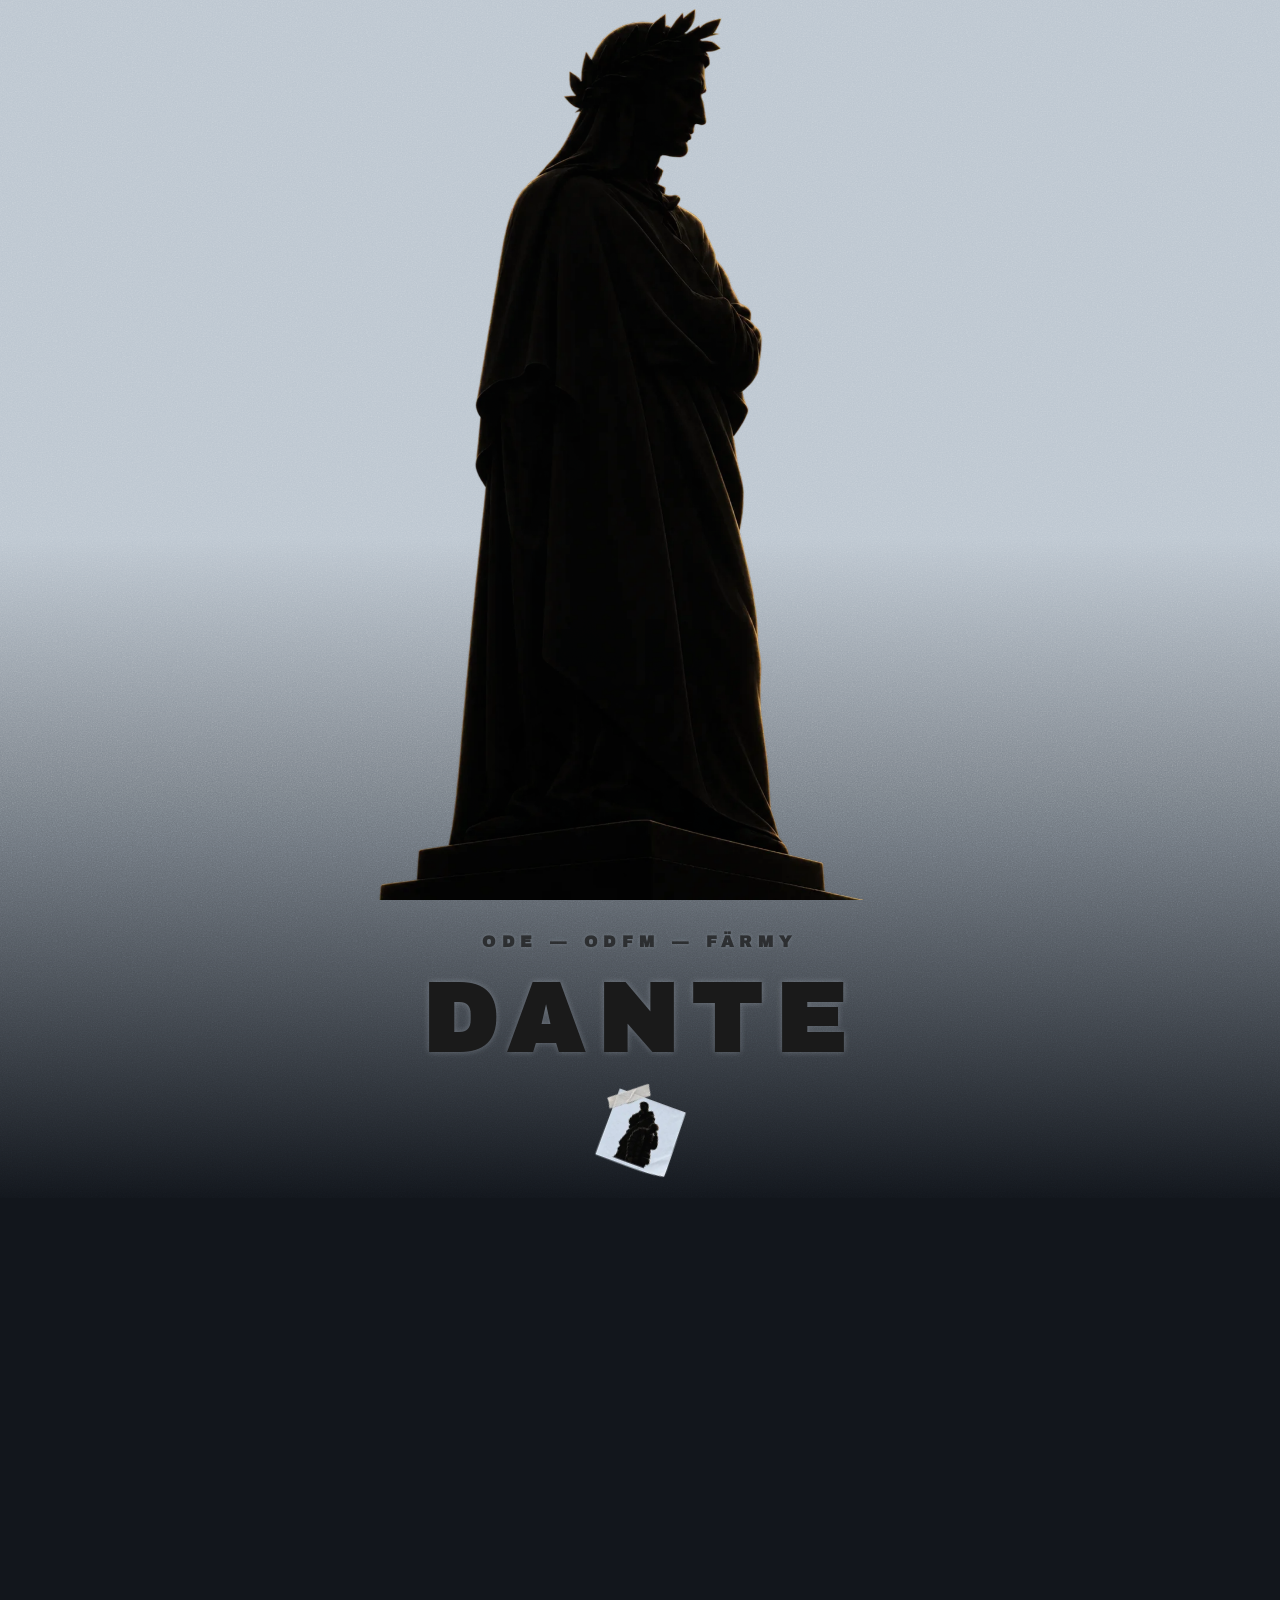
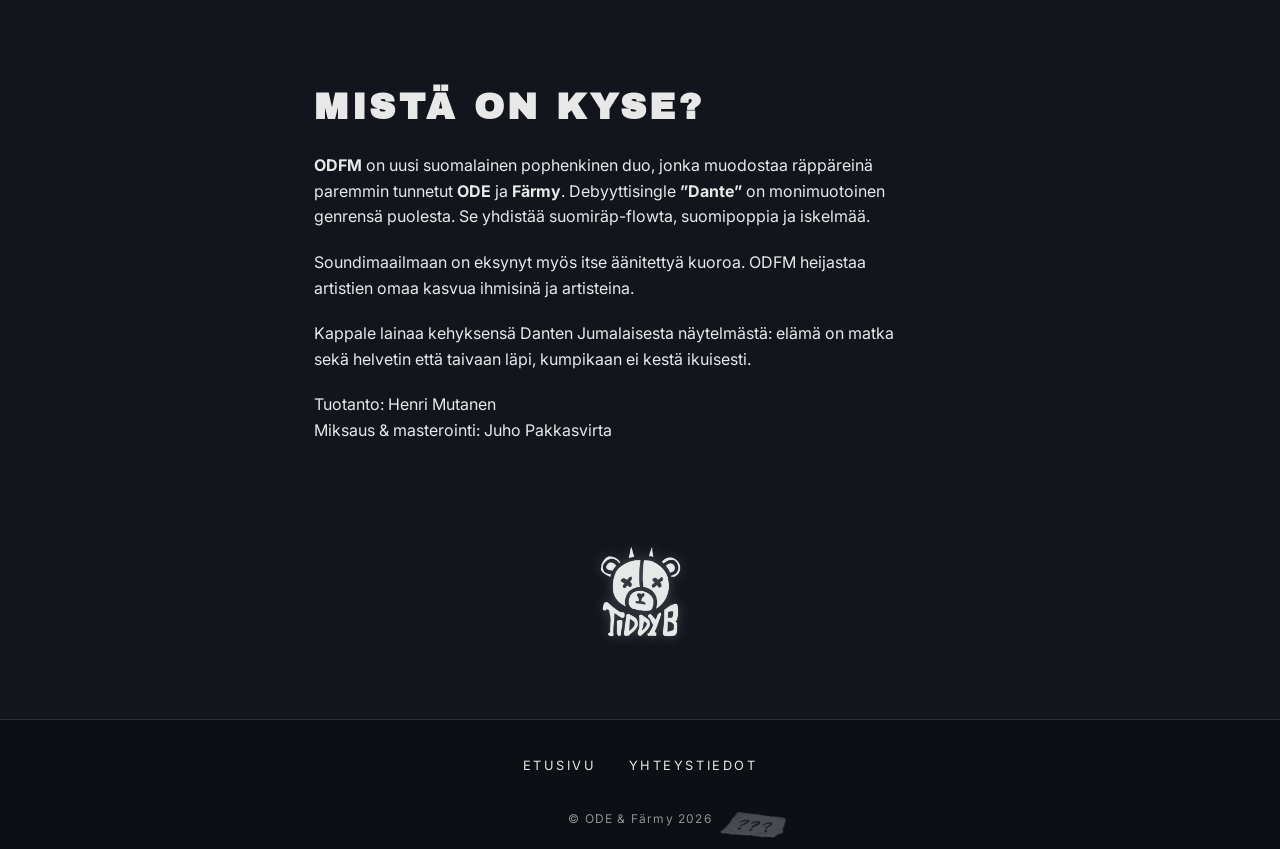
==== commit c3ff5c69: "logo-animaatio" ====
--- a/pages/etusivu.html
+++ b/pages/etusivu.html
@@ -73,8 +73,10 @@
             <p>Tuotanto: Henri Mutanen<br>Miksaus &amp; masterointi: Juho Pakkasvirta</p>
         </section>
         <section class="julkaisija" aria-label="Julkaisija">
-            <img class="julkaisija-logo" src="../images/tiddyb-logo.webp" alt="Julkaisija: Tiddy B" width="600"
-                height="673">
+            <a href="https://www.instagram.com/tidibii/">
+                <img class="julkaisija-logo" src="../images/tiddyb-logo.webp" alt="Julkaisija Tiddy B Instagramissa"
+                    width="600" height="673">
+            </a>
         </section>
     </main>
 
--- a/css/style.css
+++ b/css/style.css
@@ -64,6 +64,20 @@
 .ohita-linkki:focus {
     top: 1rem;
     left: 1rem;
+}
+
+.palaa {
+    position: fixed;
+    top: 1rem;
+    left: 1rem;
+    z-index: 60;
+    padding: 0.4rem 1rem;
+    background: var(--vari-tumma);
+    color: var(--vari-teksti-tumma);
+    font-size: 0.8rem;
+    letter-spacing: 0.1em;
+    text-transform: uppercase;
+    text-decoration: none;
 }
 
 .hero {
@@ -200,9 +214,17 @@
 }
 
 .julkaisija-logo {
-    width: 95px;
+    width: 85px;
     opacity: 0.9;
     filter: drop-shadow(0 0 6px rgba(188, 198, 208, 0.35));
+    transition: scale 0.4s, opacity 0.4s, filter 0.4s;
+}
+
+.julkaisija a:hover .julkaisija-logo,
+.julkaisija a:focus-visible .julkaisija-logo {
+    scale: 1.08;
+    opacity: 1;
+    filter: drop-shadow(0 0 12px rgba(188, 198, 208, 0.4));
 }
 
 .yhteys {
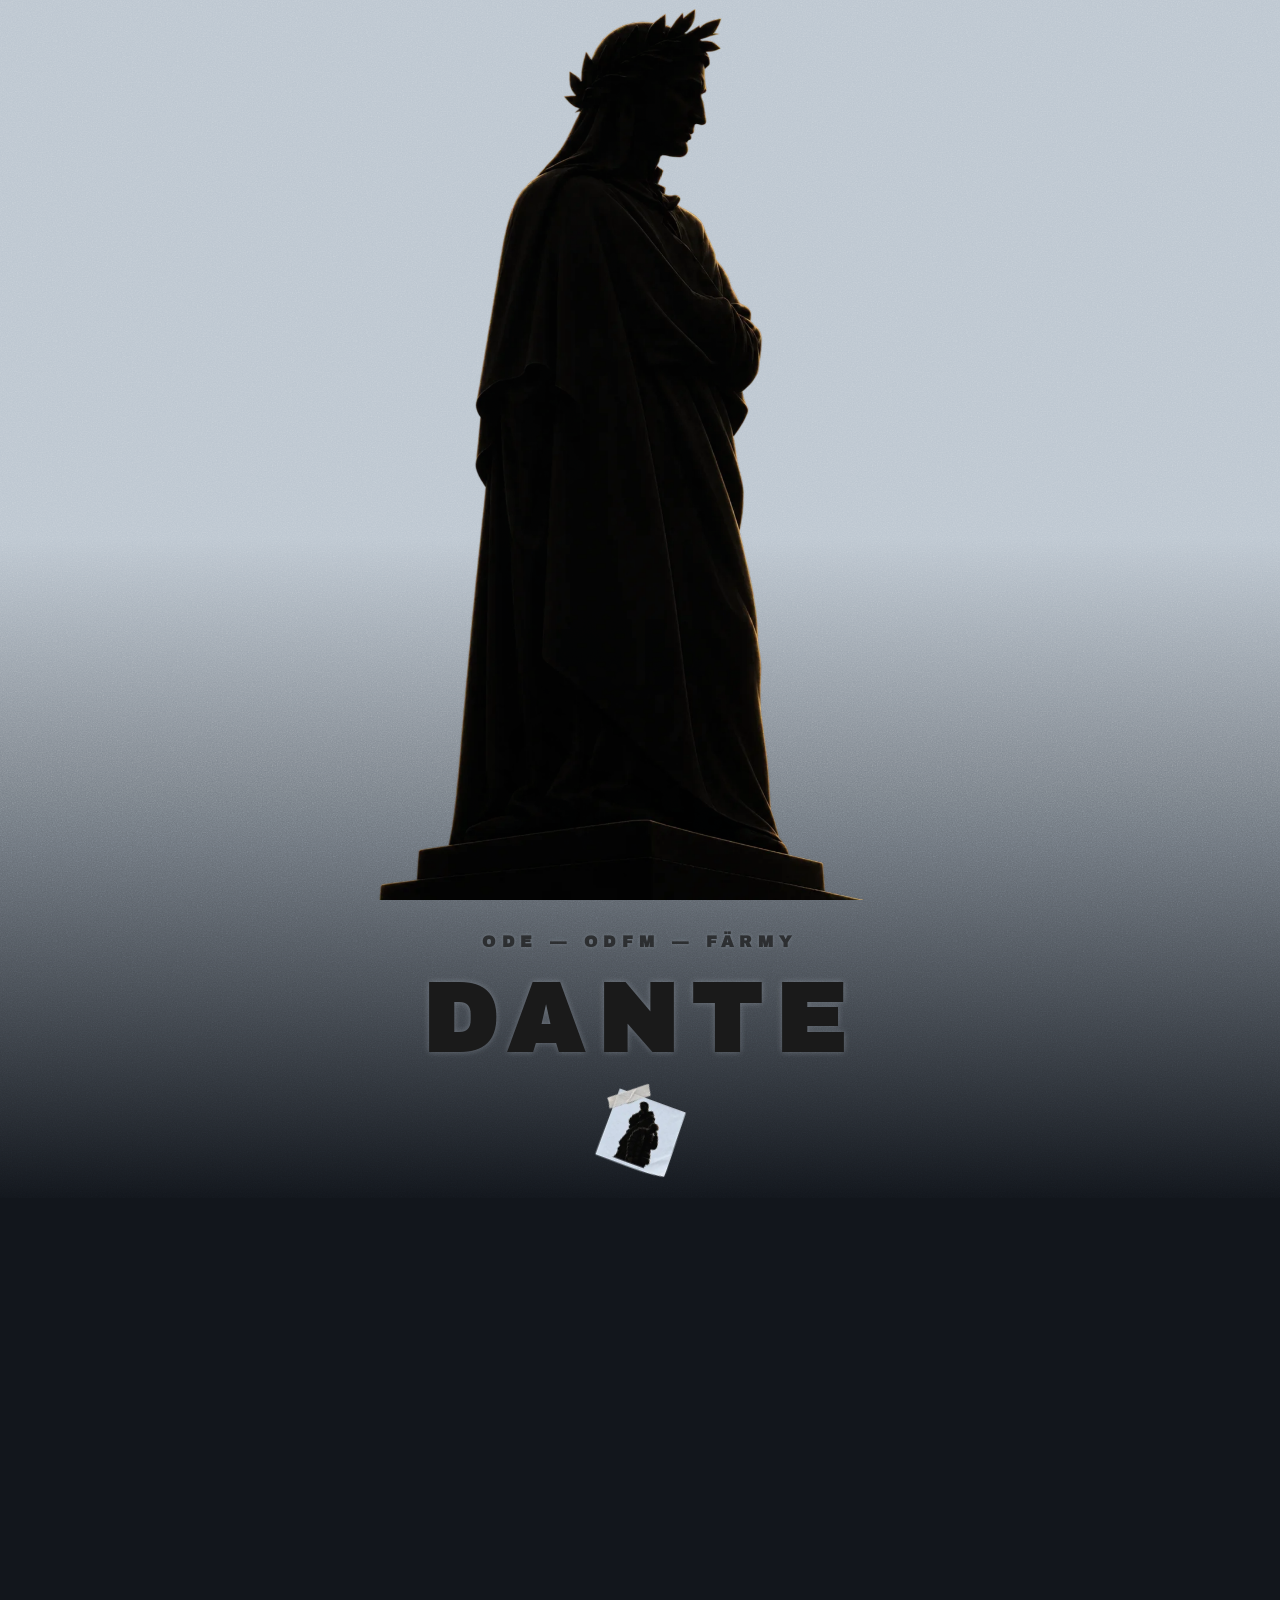
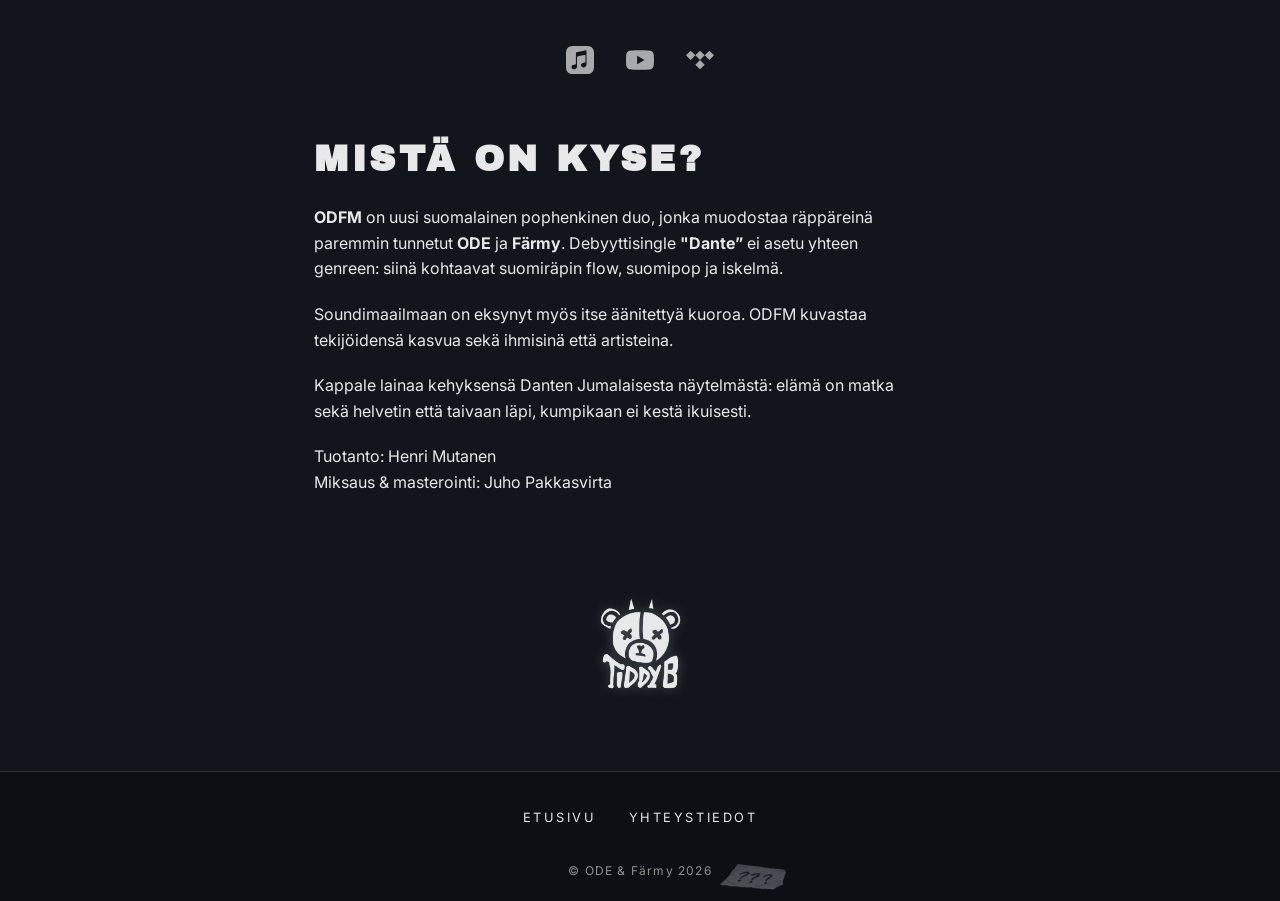
==== commit ee8e88fe: "linkit muihin striimauspalveluihin" ====
--- a/pages/etusivu.html
+++ b/pages/etusivu.html
@@ -53,20 +53,27 @@
                 height="352" title="Kuuntele ODFM - Dante Spotify-soittimesta" loading="lazy"
                 allow="autoplay; clipboard-write; encrypted-media; fullscreen; picture-in-picture"
                 allowfullscreen></iframe>
+                <ul class="palvelut" aria-label="Kuuntele myös">
+                    <li><a href="https://music.apple.com/fi/song/dante/6817399229"><img src="../images/ikoni-apple-music.svg"
+                                alt="Apple Music" width="28" height="28"></a></li>
+                    <li><a href="https://youtu.be/yaBcnbOG4vM"><img src="../images/ikoni-youtube.svg" alt="YouTube" width="28"
+                                height="28"></a></li>
+                    <li><a href="https://tidal.com/track/565443061"><img src="../images/ikoni-tidal.svg" alt="Tidal" width="28"
+                                height="28"></a></li>
+                </ul>
         </section>
+
 
         <section class="tarina" aria-labelledby="tarina-otsikko">
             <h2 id="tarina-otsikko">Mistä on kyse?</h2>
             <p><strong>ODFM</strong> on uusi suomalainen pophenkinen duo, jonka muodostaa räppäreinä paremmin tunnetut
                 <strong>ODE</strong> ja <strong>Färmy</strong>.
 
-                Debyyttisingle <strong>”Dante”</strong> on monimuotoinen genrensä puolesta. Se yhdistää suomiräp-flowta,
-                suomipoppia ja
-                iskelmää.
+                Debyyttisingle <strong>"Dante”</strong> ei asetu yhteen genreen: siinä kohtaavat suomiräpin flow,
+                suomipop ja iskelmä.
             </p>
-            <p> Soundimaailmaan on eksynyt myös itse äänitettyä kuoroa. ODFM heijastaa artistien omaa
-                kasvua
-                ihmisinä ja artisteina.</p>
+            <p> Soundimaailmaan on eksynyt myös itse äänitettyä kuoroa. ODFM kuvastaa tekijöidensä kasvua sekä ihmisinä
+                että artisteina.</p>
 
             <p>Kappale lainaa kehyksensä Danten Jumalaisesta näytelmästä: elämä on matka sekä helvetin että taivaan
                 läpi, kumpikaan ei kestä ikuisesti.</p>
--- a/css/style.css
+++ b/css/style.css
@@ -185,6 +185,27 @@
     width: 100%;
     border: 0;
     border-radius: 12px;
+}
+
+.palvelut {
+    display: flex;
+    justify-content: center;
+    gap: 2rem;
+    margin: 1.5rem 0 0;
+    padding: 0;
+    list-style: none;
+}
+
+.palvelut img {
+    width: 28px;
+    opacity: 0.7;
+    transition: opacity 0.3s, scale 0.3s;
+}
+
+.palvelut a:hover img,
+.palvelut a:focus-visible img {
+    opacity: 1;
+    scale: 1.1;
 }
 
 .tarina {
